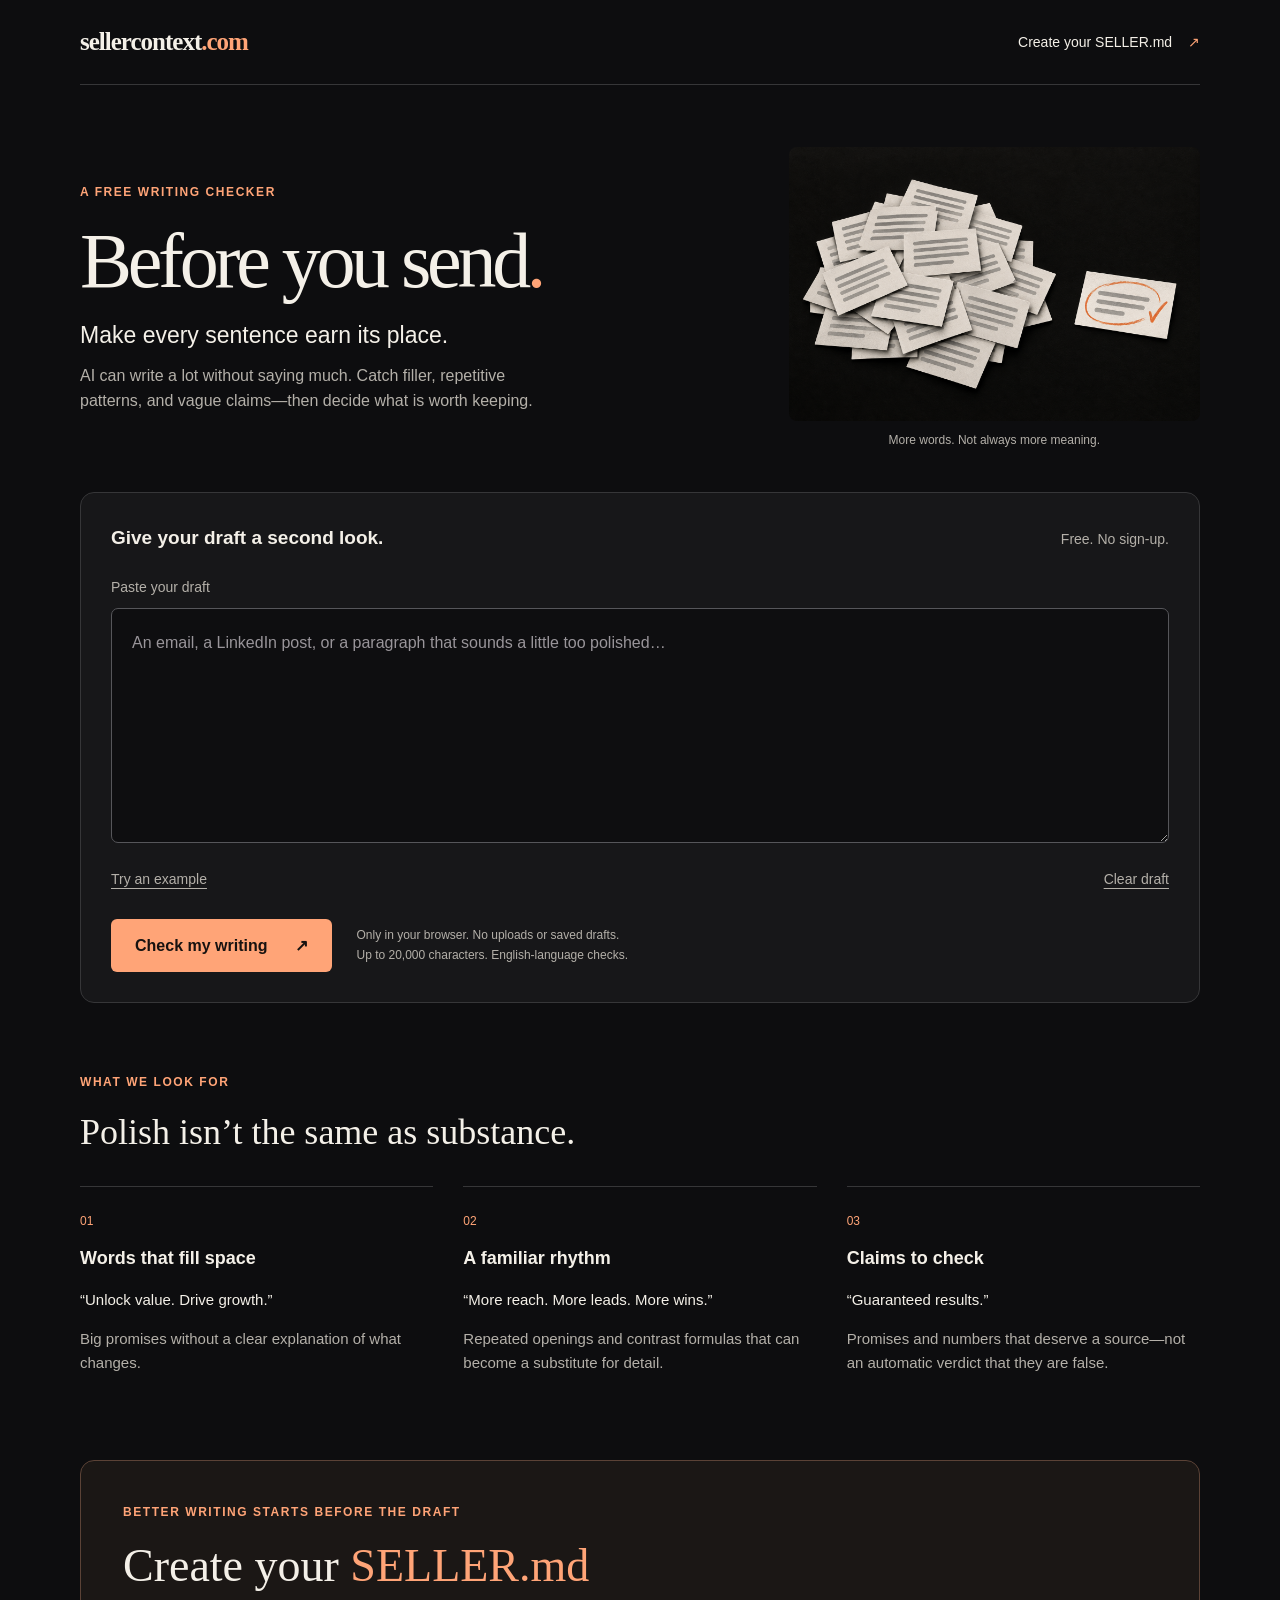
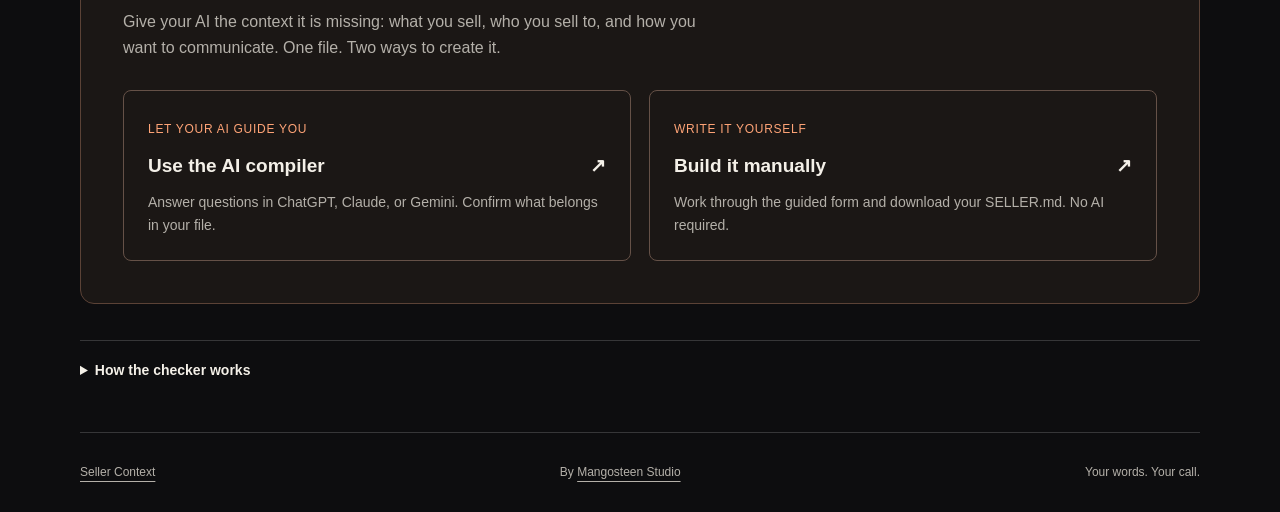
==== before-you-send/index.html @ 9e19bb6a "Update Seller Context framework and add Before You Send checker" ====
<!doctype html>
<html lang="en">
<head>
  <meta charset="utf-8">
  <meta name="viewport" content="width=device-width, initial-scale=1">
  <meta name="theme-color" content="#0d0d0f">
  <title>Before You Send | Free Writing Checker by Seller Context</title>
  <meta name="description" content="Spot filler, repetitive phrasing, vague language, and claims worth checking. Free, private, and entirely in your browser. No AI-authorship score.">
  <link rel="canonical" href="https://sellercontext.com/before-you-send/">
  <link rel="icon" href="/assets/favicon.svg" type="image/svg+xml">
  <meta property="og:title" content="Before You Send | Seller Context">
  <meta property="og:description" content="A simple, free writing check. Less filler. Clearer words. Your judgment.">
  <meta property="og:type" content="website">
  <meta property="og:url" content="https://sellercontext.com/before-you-send/">
  <meta name="twitter:card" content="summary">
  <link rel="stylesheet" href="/assets/before-you-send-page.css">
</head>
<body>
  <a class="skip-link" href="#checker">Skip to checker</a>
  <header class="page-nav wrap">
    <a class="brand" href="/">sellercontext<span>.com</span></a>
    <a class="nav-cta" href="#create">Create your SELLER.md <span aria-hidden="true">↗</span></a>
  </header>
  <main id="before-you-send" class="wrap">
    <section class="intro" aria-labelledby="page-title">
      <div>
        <p class="eyebrow">A free writing checker</p>
        <h1 id="page-title">Before you send<span>.</span></h1>
        <p class="intro-lead">Make every sentence earn its place.</p>
        <p class="intro-copy">AI can write a lot without saying much. Catch filler, repetitive patterns, and vague claims—then decide what is worth keeping.</p>
      </div>
      <figure class="intro-art">
        <img src="/assets/before-you-send-editorial.png" width="1536" height="1024" alt="A pile of repetitive message cards beside one shorter card with an orange editing mark.">
        <figcaption>More words. Not always more meaning.</figcaption>
      </figure>
    </section>
    <section id="checker" class="checker" aria-labelledby="checker-title">
      <div class="checker-top"><h2 id="checker-title">Give your draft a second look.</h2><span>Free. No sign-up.</span></div>
      <noscript><p>Enable JavaScript to check your draft locally. Your text does not leave this page.</p></noscript>
      <div data-send="interactive" hidden>
        <form data-send="form" novalidate>
          <label for="send-draft">Paste your draft</label>
          <textarea id="send-draft" data-send="draft" maxlength="20000" required spellcheck="false" autocomplete="off" aria-describedby="draft-help" placeholder="An email, a LinkedIn post, or a paragraph that sounds a little too polished…"></textarea>
          <div class="draft-tools"><button type="button" class="text-button" data-send="example">Try an example</button><button type="button" class="text-button" data-send="clear">Clear draft</button></div>
          <div class="check-action"><button type="submit" class="button primary">Check my writing <span aria-hidden="true">↗</span></button><p id="draft-help">Only in your browser. No uploads or saved drafts.<br>Up to 20,000 characters. English-language checks.</p></div>
        </form>
        <p class="status" role="status" aria-live="polite" data-send="status"></p>
        <div data-send="results" hidden>
          <div class="result-head"><div><h3 data-send="summary" tabindex="-1"></h3><p class="meta" data-send="stats"></p></div><button type="button" class="text-button" data-send="copy">Copy feedback</button></div>
          <p data-send="empty" hidden>Nothing matched the current rules. Still check the facts, the reader’s situation, and what you are asking them to do.</p>
          <p data-send="truncated" hidden>Showing the first 200 suggestions. Check a shorter section to review the rest.</p>
          <details class="highlights"><summary>See the wording we flagged</summary><pre class="send-annotated" data-send="annotated"></pre></details>
          <ol class="send-findings" data-send="findings" aria-label="Writing feedback"></ol>
          <p class="meta">Keep what works. These are suggestions—not proof of AI authorship, factual errors, or bad writing. Edit above and check again.</p>
        </div>
      </div>
    </section>
    <section class="explain" aria-labelledby="explain-title">
      <div><p class="eyebrow">What we look for</p><h2 id="explain-title">Polish isn’t the same as substance.</h2></div>
      <div class="pattern-grid">
        <article><span class="pattern-number">01</span><h3>Words that fill space</h3><p class="pattern-example">“Unlock value. Drive growth.”</p><p>Big promises without a clear explanation of what changes.</p></article>
        <article><span class="pattern-number">02</span><h3>A familiar rhythm</h3><p class="pattern-example">“More reach. More leads. More wins.”</p><p>Repeated openings and contrast formulas that can become a substitute for detail.</p></article>
        <article><span class="pattern-number">03</span><h3>Claims to check</h3><p class="pattern-example">“Guaranteed results.”</p><p>Promises and numbers that deserve a source—not an automatic verdict that they are false.</p></article>
      </div>
    </section>
    <section id="create" class="create-context" aria-labelledby="create-title">
      <p class="eyebrow">Better writing starts before the draft</p>
      <h2 id="create-title">Create your <span>SELLER.md</span></h2>
      <p>Give your AI the context it is missing: what you sell, who you sell to, and how you want to communicate. One file. Two ways to create it.</p>
      <div class="create-options">
        <a href="/#generate"><span class="option-label">Let your AI guide you</span><h3>Use the AI compiler <span aria-hidden="true">↗</span></h3><p>Answer questions in ChatGPT, Claude, or Gemini. Confirm what belongs in your file.</p></a>
        <a href="/#build"><span class="option-label">Write it yourself</span><h3>Build it manually <span aria-hidden="true">↗</span></h3><p>Work through the guided form and download your SELLER.md. No AI required.</p></a>
      </div>
    </section>
    <details class="method"><summary>How the checker works</summary><p>Rules v1.2.0 use fixed English-language patterns, not an AI model. It checks filler, vague phrases, sentences over 30 words, paragraphs over 80 words, repeated three-word phrases, three or more repeated clause openings, common “not X, it’s Y” frames, stock transitions, and language that may need evidence. There is no overall word limit recommendation or personal style preset to configure.</p><p>The same text and rules version produce the same results. Quotes, abbreviations, deliberate rhetoric, and technical writing can trigger unhelpful suggestions. These are email-originated heuristics, not a validated assessment of LinkedIn performance. We do not verify facts, infer authorship, or automatically rewrite your work. Reloading or clearing removes your draft from this session.</p><p><a href="/assets/send-check-core.js">Read the rules</a> · <a href="https://github.com/Mangosteen-Studio/sellercontext" target="_blank" rel="noopener">Open-source project ↗</a></p></details>
  </main>
  <footer class="wrap page-footer"><a href="/">Seller Context</a><span>By <a href="https://mangosteen.studio/">Mangosteen Studio</a></span><span>Your words. Your call.</span></footer>
  <script src="/assets/send-check-core.js"></script>
  <script src="/assets/send-check-ui.js"></script>
</body>
</html>
---- assets/before-you-send-page.css ----
:root { color-scheme: dark; --bg: #0d0d0f; --panel: #171719; --line: #363638; --ink: #f4f0e8; --muted: #b4b0a9; --accent: #ffa477; --sans: 'Avenir Next', Avenir, 'Helvetica Neue', sans-serif; }
* { box-sizing: border-box; }
html { scroll-behavior: smooth; scroll-padding-top: 28px; }
body { margin: 0; background: var(--bg); color: var(--ink); font: 16px/1.6 var(--sans); }
a { color: inherit; text-underline-offset: 5px; }
button, textarea { font: inherit; }
button, summary { cursor: pointer; }
[hidden] { display: none !important; }
:focus-visible { outline: 3px solid var(--accent); outline-offset: 5px; }
.wrap { width: min(1120px, calc(100% - 64px)); margin: auto; }
.page-nav { display: flex; align-items: center; justify-content: space-between; gap: 24px; padding: 28px 0; border-bottom: 1px solid var(--line); }
.brand { font: 700 25px Georgia, serif; letter-spacing: -.04em; text-decoration: none; }
.brand span { color: var(--accent); }
.nav-cta { font-size: 14px; text-decoration: none; }
.nav-cta span { margin-left: 12px; color: var(--accent); }
.intro { display: grid; grid-template-columns: minmax(0, 1.3fr) minmax(0, .8fr); align-items: center; gap: 40px; padding: 62px 0 42px; }
.eyebrow { color: var(--accent); text-transform: uppercase; letter-spacing: .13em; font-size: 12px; font-weight: 600; margin: 0 0 18px; }
h1 { font: 400 clamp(48px, 6.5vw, 78px)/1.03 Georgia, serif; letter-spacing: -.055em; margin: 0 0 20px; }
h1 span { color: var(--accent); }
.intro-lead { font-size: 23px; line-height: 1.3; margin: 0 0 12px; }
.intro-copy { color: var(--muted); max-width: 52ch; margin: 0; }
.intro-art { margin: 0; }
.intro-art img { display: block; width: 100%; height: auto; border-radius: 8px; }
.intro-art figcaption { color: var(--muted); font-size: 12px; margin-top: 10px; text-align: center; }
.checker { background: var(--panel); border: 1px solid var(--line); padding: 30px; border-radius: 14px; }
.checker-top { display: flex; align-items: baseline; justify-content: space-between; gap: 20px; margin-bottom: 22px; }
.checker-top h2 { font-size: 19px; font-weight: 600; margin: 0; }
.checker-top > span, .meta { color: var(--muted); font-size: 14px; }
label { display: block; color: var(--muted); font-size: 14px; margin-bottom: 10px; }
textarea { width: 100%; min-height: 235px; padding: 20px; border: 1px solid #56565a; border-radius: 7px; resize: vertical; background: #0e0e10; color: var(--ink); line-height: 1.7; }
textarea::placeholder { color: #99959a; opacity: 1; }
.draft-tools { display: flex; justify-content: space-between; margin: 6px 0 18px; }
.text-button { padding: 10px 0; min-height: 44px; border: 0; color: var(--muted); background: transparent; font-size: 14px; text-decoration: underline; text-underline-offset: 4px; }
.text-button:hover { color: var(--ink); }
.check-action { display: flex; align-items: center; gap: 24px; }
.button { display: inline-flex; gap: 28px; align-items: center; justify-content: space-between; min-height: 52px; padding: 14px 24px; border: 0; border-radius: 6px; font-weight: 700; }
.primary { background: var(--accent); color: #171210; }
.primary:hover { background: #ffc09f; }
.check-action p { color: var(--muted); font-size: 12px; margin: 0; }
.status { color: var(--accent); font-size: 14px; margin-bottom: 0; }
.status:empty { display: none; }
.result-head { margin-top: 28px; padding-top: 28px; border-top: 1px solid var(--line); display: flex; justify-content: space-between; align-items: center; gap: 18px; }
.result-head h3 { margin: 0; font: 400 30px/1.2 Georgia, serif; }
.result-head .meta { margin: 8px 0; }
details { border-top: 1px solid var(--line); padding: 18px 0; margin-top: 18px; }
summary { font-size: 14px; font-weight: 600; }
.send-annotated { white-space: pre-wrap; overflow-wrap: anywhere; max-height: 400px; overflow: auto; background: #0e0e10; padding: 20px; font: 16px/1.8 var(--sans); }
mark { color: #1a1410; background: #f7b88c; border-radius: 2px; }
.send-findings { display: grid; grid-template-columns: repeat(2,minmax(0,1fr)); gap: 16px; padding: 0; list-style: none; }
.send-findings li { min-width: 0; border: 1px solid var(--line); border-radius: 8px; background: #101012; padding: 22px; overflow-wrap: anywhere; }
.send-category { color: var(--accent); font-size: 12px; text-transform: uppercase; letter-spacing: .08em; }
.send-findings blockquote { margin: 14px 0; font-weight: 600; max-height: 160px; overflow: auto; white-space: pre-wrap; }
.send-findings p { color: var(--muted); margin: 12px 0; font-size: 15px; }
.send-locate { border: 0; border-bottom: 1px solid #89857e; background: transparent; color: var(--ink); padding: 10px 0; min-height: 44px; font-size: 14px; }
.explain { padding: 70px 0; }
.explain h2 { font: 400 36px/1.2 Georgia, serif; margin: 0 0 32px; }
.pattern-grid { display: grid; grid-template-columns: repeat(3,minmax(0,1fr)); gap: 30px; }
.pattern-grid article { border-top: 1px solid var(--line); padding-top: 20px; }
.pattern-number { font-size: 12px; color: var(--accent); }
.pattern-grid h3 { font-size: 18px; margin: 12px 0; }
.pattern-grid p { color: var(--muted); font-size: 15px; }
.pattern-grid .pattern-example { color: var(--ink); }
.create-context { padding: 42px; border: 1px solid #5b4236; border-radius: 14px; background: #1b1715; }
.create-context h2 { font: 400 clamp(32px,4vw,46px)/1.15 Georgia, serif; margin: 0 0 16px; }
.create-context h2 span { color: var(--accent); }
.create-context > p:not(.eyebrow) { max-width: 68ch; color: var(--muted); }
.create-options { display: grid; grid-template-columns: 1fr 1fr; gap: 18px; margin-top: 30px; }
.create-options a { display: block; padding: 24px; border: 1px solid #655147; border-radius: 8px; text-decoration: none; }
.create-options a:hover { border-color: var(--accent); background: #251e19; }
.option-label { color: var(--accent); font-size: 12px; text-transform: uppercase; letter-spacing: .06em; }
.create-options h3 { display: flex; justify-content: space-between; gap: 16px; font-size: 19px; margin: 10px 0; }
.create-options p { color: var(--muted); font-size: 14px; margin: 0; }
.method { color: var(--muted); font-size: 14px; margin-top: 36px; }
.method summary { color: var(--ink); }
.page-footer { display: flex; justify-content: space-between; gap: 20px; padding: 30px 0; border-top: 1px solid var(--line); margin-top: 32px; color: var(--muted); font-size: 12px; }
.skip-link { position: absolute; top: -100px; left: 20px; padding: 12px; background: var(--accent); color: #111; z-index: 2; }
.skip-link:focus { top: 12px; }
@media(max-width:720px) {
  .wrap { width: calc(100% - 36px); }
  .page-nav { padding: 20px 0; gap: 12px; }
  .brand { font-size: 21px; }
  .nav-cta { font-size: 12px; }
  .nav-cta span { display: none; }
  .intro { grid-template-columns: 1fr; gap: 22px; padding: 36px 0 28px; }
  .intro-art { max-width: 180px; }
  .intro-art figcaption { display: none; }
  .intro-lead { font-size: 20px; }
  .checker { padding: 20px 16px; }
  .checker-top { display: block; }
  .checker-top > span { display: block; margin-top: 6px; }
  textarea { padding: 14px; }
  .check-action { display: block; }
  .check-action .button { width: 100%; }
  .check-action p { margin-top: 14px; }
  .send-findings, .pattern-grid, .create-options { grid-template-columns: 1fr; }
  .result-head { align-items: flex-start; }
  .result-head h3 { font-size: 25px; }
  .explain { padding: 42px 0; }
  .create-context { padding: 28px 20px; }
  .page-footer { flex-wrap: wrap; }
}
@media(prefers-reduced-motion:reduce) { html { scroll-behavior: auto; } }
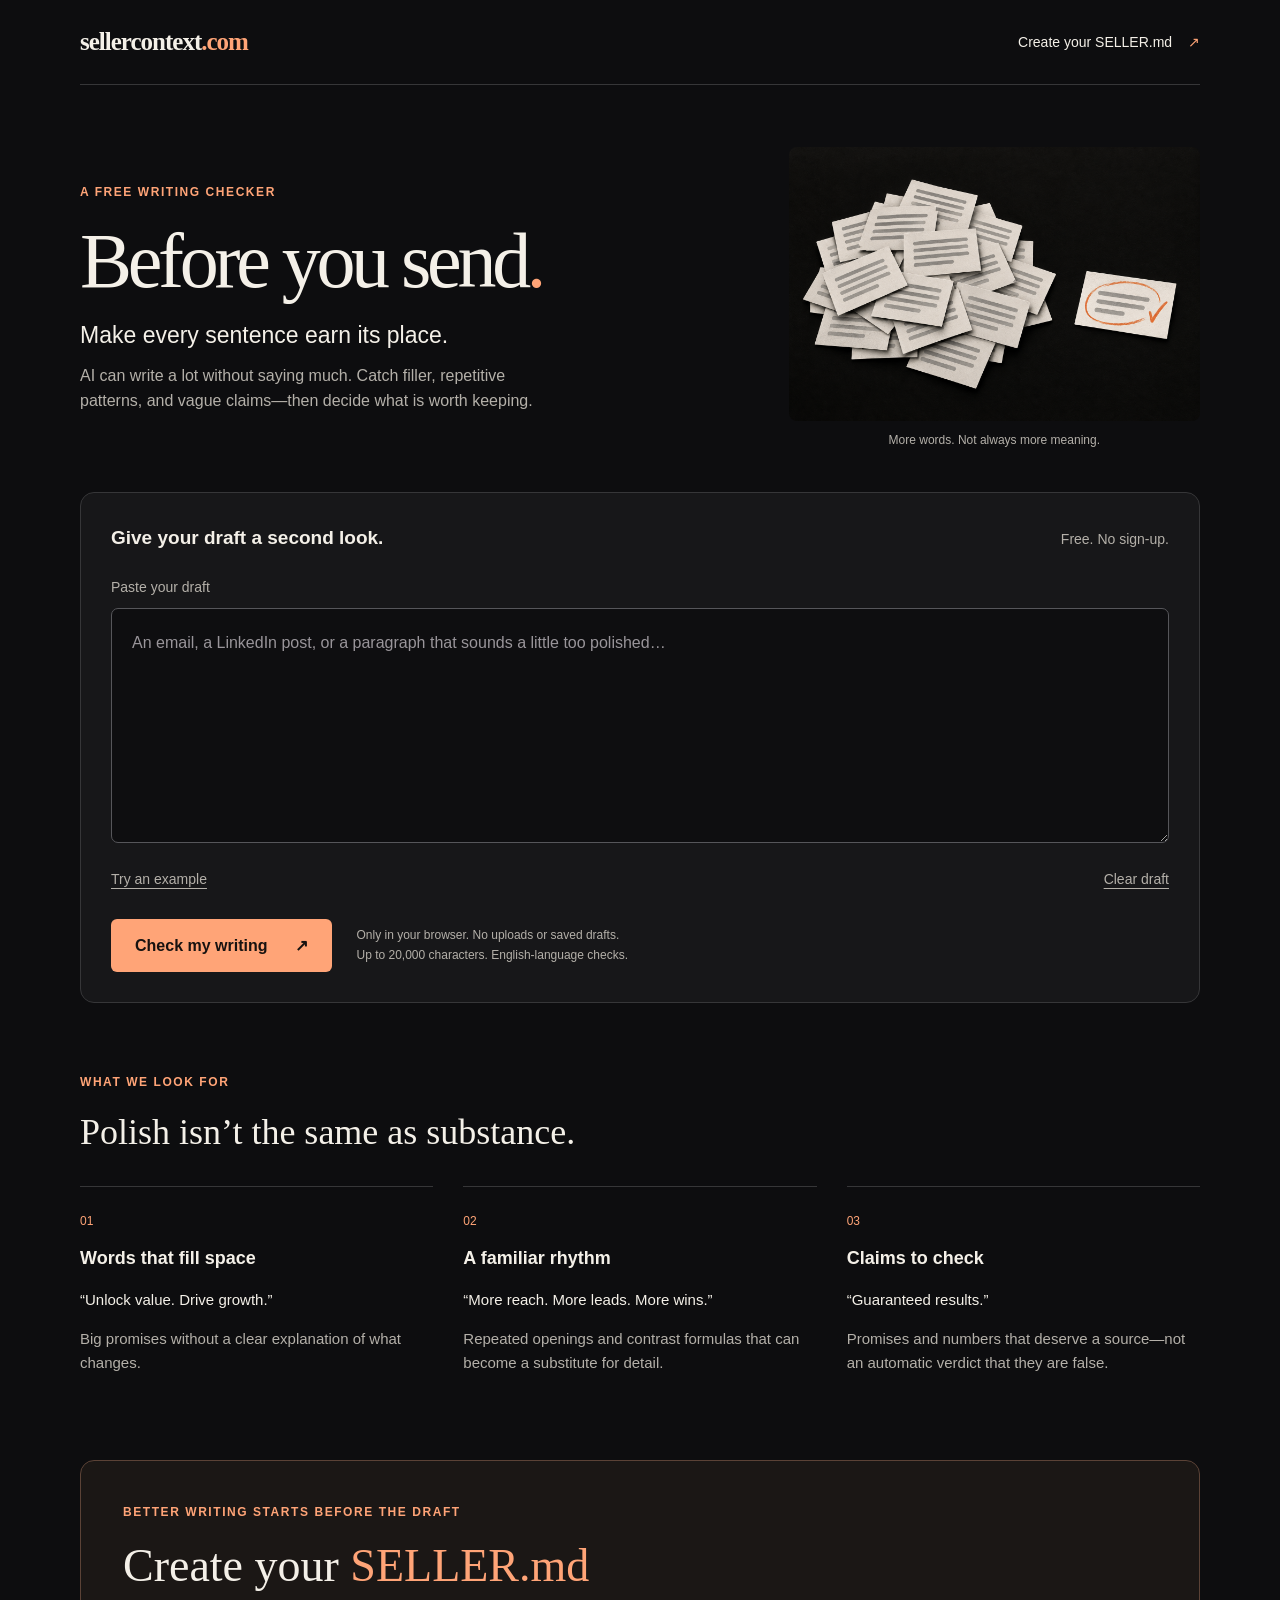
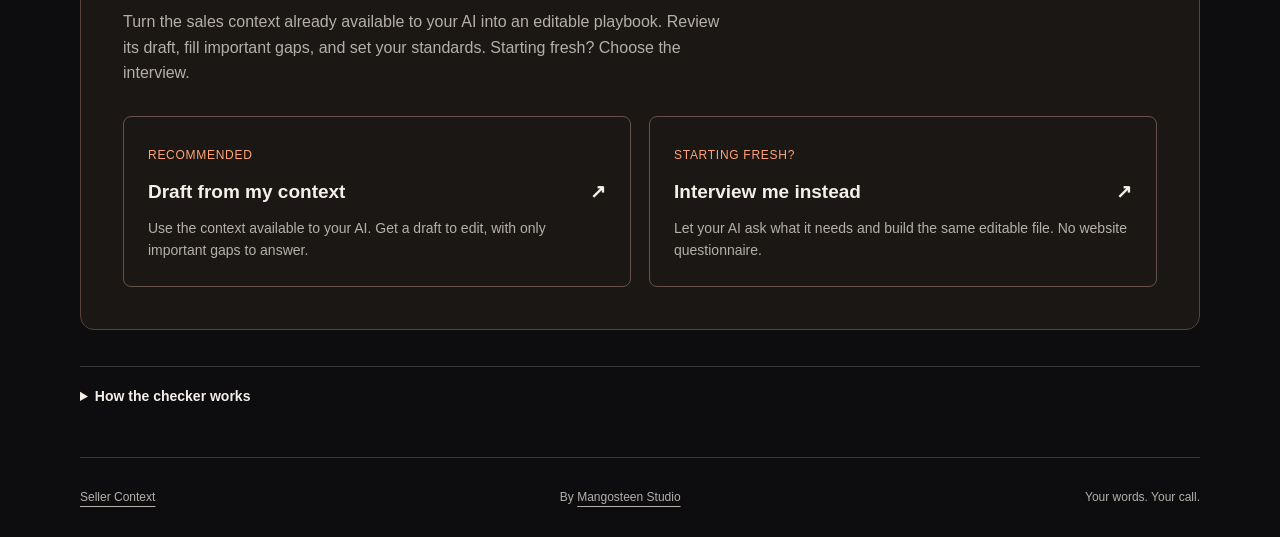
==== commit 2054a823: "Make Seller Context draft-first with interview fallback" ====
--- a/before-you-send/index.html
+++ b/before-you-send/index.html
@@ -66,10 +66,10 @@
     <section id="create" class="create-context" aria-labelledby="create-title">
       <p class="eyebrow">Better writing starts before the draft</p>
       <h2 id="create-title">Create your <span>SELLER.md</span></h2>
-      <p>Give your AI the context it is missing: what you sell, who you sell to, and how you want to communicate. One file. Two ways to create it.</p>
+      <p>Turn the sales context already available to your AI into an editable playbook. Review its draft, fill important gaps, and set your standards. Starting fresh? Choose the interview.</p>
       <div class="create-options">
-        <a href="/#generate"><span class="option-label">Let your AI guide you</span><h3>Use the AI compiler <span aria-hidden="true">↗</span></h3><p>Answer questions in ChatGPT, Claude, or Gemini. Confirm what belongs in your file.</p></a>
-        <a href="/#build"><span class="option-label">Write it yourself</span><h3>Build it manually <span aria-hidden="true">↗</span></h3><p>Work through the guided form and download your SELLER.md. No AI required.</p></a>
+        <a href="/#generate"><span class="option-label">Recommended</span><h3>Draft from my context <span aria-hidden="true">↗</span></h3><p>Use the context available to your AI. Get a draft to edit, with only important gaps to answer.</p></a>
+        <a href="/#interview"><span class="option-label">Starting fresh?</span><h3>Interview me instead <span aria-hidden="true">↗</span></h3><p>Let your AI ask what it needs and build the same editable file. No website questionnaire.</p></a>
       </div>
     </section>
     <details class="method"><summary>How the checker works</summary><p>Rules v1.2.0 use fixed English-language patterns, not an AI model. It checks filler, vague phrases, sentences over 30 words, paragraphs over 80 words, repeated three-word phrases, three or more repeated clause openings, common “not X, it’s Y” frames, stock transitions, and language that may need evidence. There is no overall word limit recommendation or personal style preset to configure.</p><p>The same text and rules version produce the same results. Quotes, abbreviations, deliberate rhetoric, and technical writing can trigger unhelpful suggestions. These are email-originated heuristics, not a validated assessment of LinkedIn performance. We do not verify facts, infer authorship, or automatically rewrite your work. Reloading or clearing removes your draft from this session.</p><p><a href="/assets/send-check-core.js">Read the rules</a> · <a href="https://github.com/Mangosteen-Studio/sellercontext" target="_blank" rel="noopener">Open-source project ↗</a></p></details>
